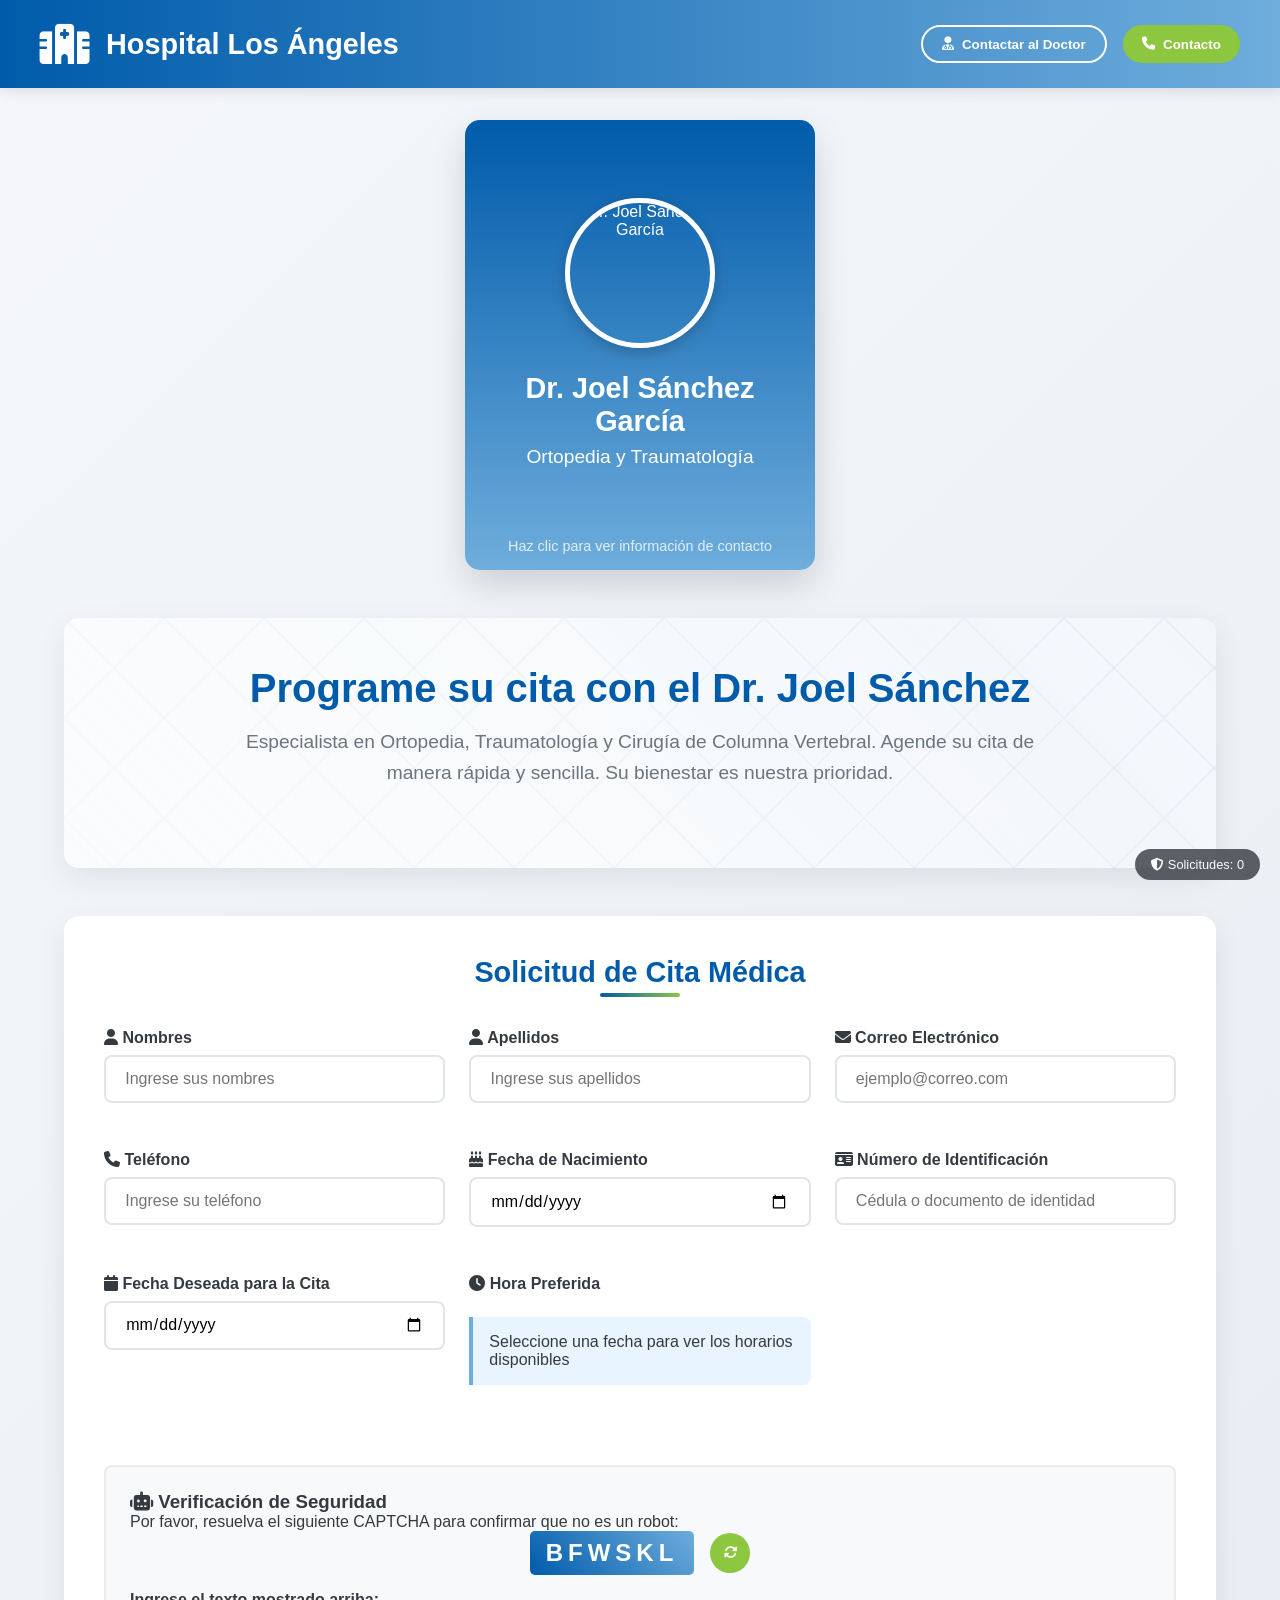
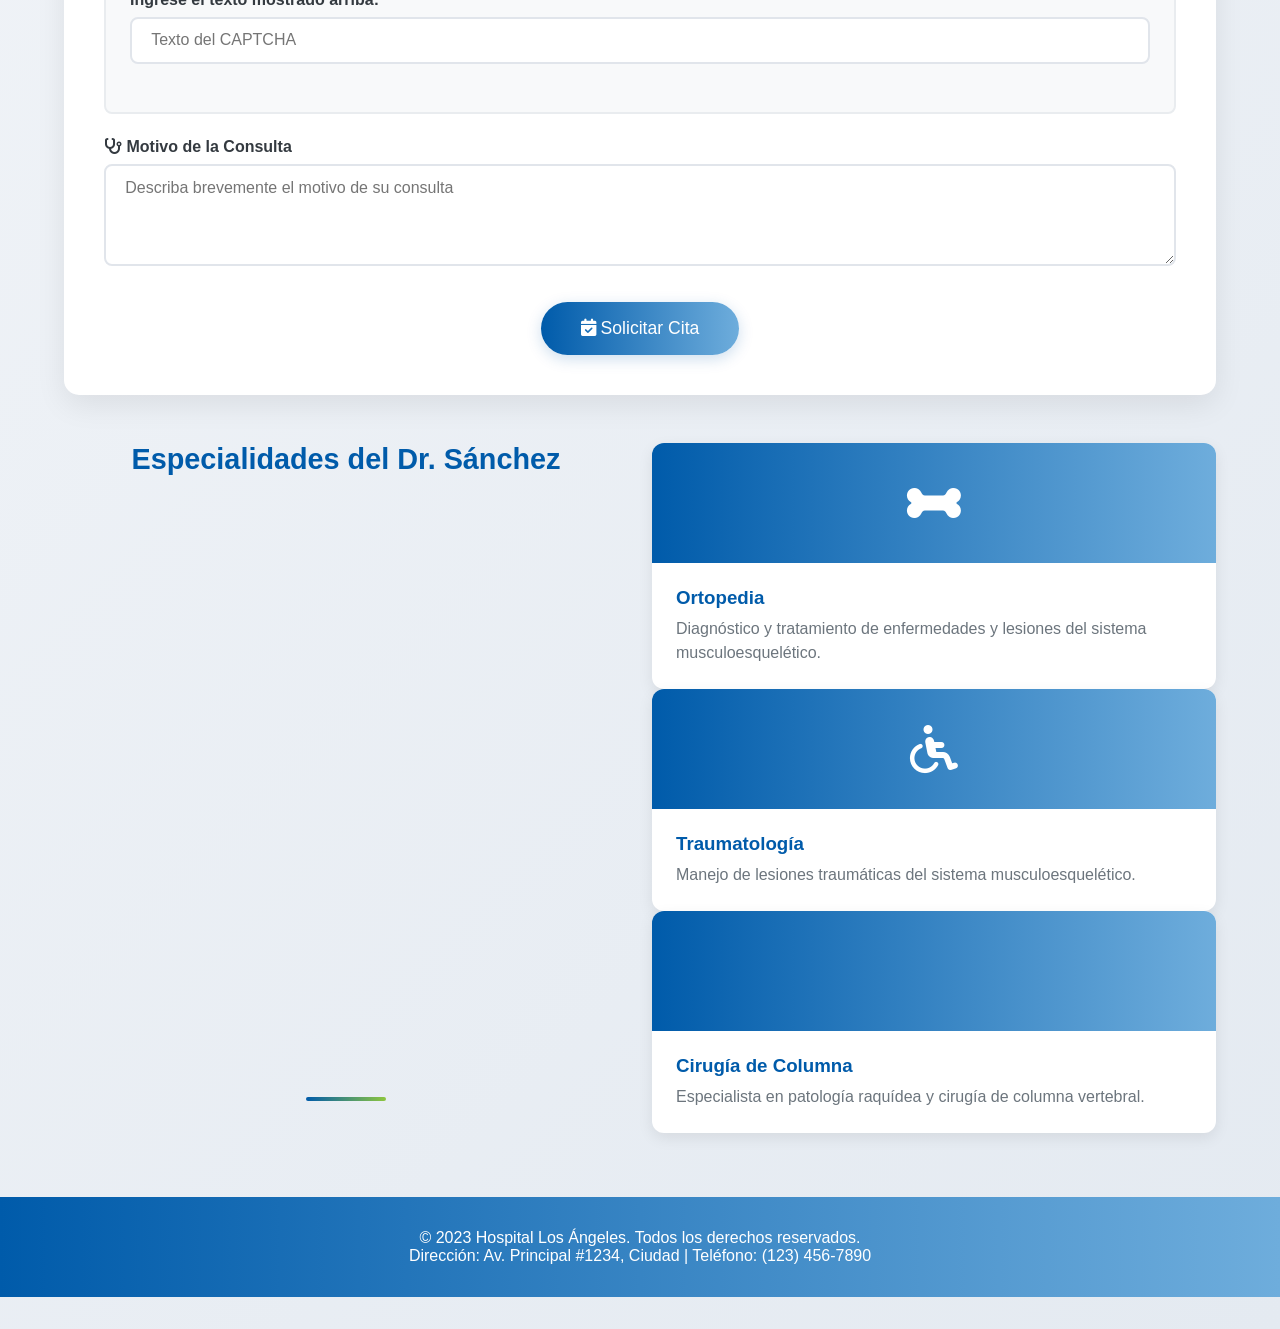
==== Proyecto-Citas-Medicas/citas.html @ 39d58ac1 "primerCommit" ====
<!DOCTYPE html>
<html lang="es">
<head>
    <meta charset="UTF-8">
    <meta name="viewport" content="width=device-width, initial-scale=1.0">
    <title>Dr. Joel Sánchez - Ortopedia y Traumatología</title>
    <link rel="stylesheet" href="https://cdnjs.cloudflare.com/ajax/libs/font-awesome/6.4.0/css/all.min.css">
    <style>
        :root {
            --primary: #005baa;
            --secondary: #8dc63f;
            --accent: #6eaddc;
            --light: #f8f9fa;
            --dark: #343a40;
            --gray: #6c757d;
            --success: #28a745;
            --danger: #dc3545;
            --warning: #ffc107;
            --info: #17a2b8;
        }

        * {
            margin: 0;
            padding: 0;
            box-sizing: border-box;
            font-family: 'Segoe UI', Tahoma, Geneva, Verdana, sans-serif;
        }

        body {
            background: linear-gradient(135deg, #f5f7fa 0%, #e4eaf1 100%);
            color: var(--dark);
            min-height: 100vh;
            padding-bottom: 2rem;
        }

        header {
            background: linear-gradient(to right, var(--primary), var(--accent));
            color: white;
            padding: 1.5rem 2rem;
            box-shadow: 0 4px 12px rgba(0, 0, 0, 0.1);
            position: relative;
            overflow: hidden;
        }

        .header-content {
            display: flex;
            justify-content: space-between;
            align-items: center;
            max-width: 1200px;
            margin: 0 auto;
            position: relative;
            z-index: 2;
        }

        .logo {
            display: flex;
            align-items: center;
            gap: 1rem;
        }

        .logo i {
            font-size: 2.5rem;
            color: white;
            animation: pulse 2s infinite;
        }

        .logo h1 {
            font-size: 1.8rem;
            font-weight: 700;
        }

        .header-buttons {
            display: flex;
            gap: 1rem;
        }

        .btn {
            padding: 0.6rem 1.2rem;
            border: none;
            border-radius: 50px;
            font-weight: 600;
            cursor: pointer;
            transition: all 0.3s ease;
            display: inline-flex;
            align-items: center;
            gap: 0.5rem;
        }

        .btn-primary {
            background-color: var(--secondary);
            color: white;
        }

        .btn-primary:hover {
            background-color: #7bb33a;
            transform: translateY(-3px);
            box-shadow: 0 4px 8px rgba(0, 0, 0, 0.1);
        }

        .btn-outline {
            background-color: transparent;
            border: 2px solid white;
            color: white;
        }

        .btn-outline:hover {
            background-color: white;
            color: var(--primary);
            transform: translateY(-3px);
            box-shadow: 0 4px 8px rgba(0, 0, 0, 0.1);
        }

        .container {
            max-width: 1200px;
            margin: 2rem auto;
            padding: 0 1.5rem;
        }

        .hero {
            background: linear-gradient(45deg, rgba(255, 255, 255, 0.9), rgba(255, 255, 255, 0.7)), url('data:image/svg+xml;utf8,<svg xmlns="http://www.w3.org/2000/svg" width="100" height="100" viewBox="0 0 100 100"><rect width="100" height="100" fill="%23005baa" fill-opacity="0.1"/><path d="M0 0L100 100" stroke="%23005baa" stroke-opacity="0.2" stroke-width="2"/><path d="M100 0L0 100" stroke="%23005baa" stroke-opacity="0.2" stroke-width="2"/></svg>');
            border-radius: 15px;
            padding: 3rem;
            text-align: center;
            margin-bottom: 3rem;
            box-shadow: 0 10px 30px rgba(0, 0, 0, 0.08);
            animation: fadeIn 1s ease;
        }

        .hero h2 {
            font-size: 2.5rem;
            color: var(--primary);
            margin-bottom: 1rem;
        }

        .hero p {
            font-size: 1.2rem;
            color: var(--gray);
            max-width: 800px;
            margin: 0 auto 2rem;
            line-height: 1.6;
        }

        .appointment-form {
            background-color: white;
            border-radius: 15px;
            padding: 2.5rem;
            box-shadow: 0 10px 30px rgba(0, 0, 0, 0.08);
            animation: slideUp 0.8s ease;
        }

        .form-title {
            text-align: center;
            margin-bottom: 2rem;
            color: var(--primary);
            font-size: 1.8rem;
            position: relative;
            padding-bottom: 0.5rem;
        }

        .form-title::after {
            content: '';
            position: absolute;
            bottom: 0;
            left: 50%;
            transform: translateX(-50%);
            width: 80px;
            height: 4px;
            background: linear-gradient(to right, var(--primary), var(--secondary));
            border-radius: 2px;
        }

        .form-grid {
            display: grid;
            grid-template-columns: repeat(auto-fit, minmax(300px, 1fr));
            gap: 1.5rem;
            margin-bottom: 2rem;
        }

        .form-group {
            margin-bottom: 1.5rem;
        }

        .form-group label {
            display: block;
            margin-bottom: 0.5rem;
            font-weight: 600;
            color: var(--dark);
        }

        .form-control {
            width: 100%;
            padding: 0.8rem 1.2rem;
            border: 2px solid #e1e5eb;
            border-radius: 8px;
            font-size: 1rem;
            transition: all 0.3s ease;
        }

        .form-control:focus {
            outline: none;
            border-color: var(--accent);
            box-shadow: 0 0 0 3px rgba(110, 173, 220, 0.2);
            transform: translateY(-2px);
        }

        .form-actions {
            text-align: center;
            margin-top: 2rem;
        }

        .btn-submit {
            background: linear-gradient(to right, var(--primary), var(--accent));
            color: white;
            padding: 1rem 2.5rem;
            font-size: 1.1rem;
            border: none;
            border-radius: 50px;
            cursor: pointer;
            transition: all 0.3s ease;
            box-shadow: 0 4px 15px rgba(0, 91, 170, 0.2);
        }

        .btn-submit:hover {
            transform: translateY(-3px) scale(1.02);
            box-shadow: 0 8px 20px rgba(0, 91, 170, 0.3);
        }

        .btn-submit:active {
            transform: translateY(0) scale(1);
        }

        .specialties {
            display: grid;
            grid-template-columns: repeat(auto-fit, minmax(250px, 1fr));
            gap: 1.5rem;
            margin-top: 3rem;
        }

        .specialty-card {
            background: white;
            border-radius: 12px;
            overflow: hidden;
            box-shadow: 0 5px 15px rgba(0, 0, 0, 0.08);
            transition: all 0.3s ease;
            cursor: pointer;
        }

        .specialty-card:hover {
            transform: translateY(-5px);
            box-shadow: 0 12px 25px rgba(0, 0, 0, 0.15);
        }

        .specialty-icon {
            background: linear-gradient(to right, var(--primary), var(--accent));
            height: 120px;
            display: flex;
            align-items: center;
            justify-content: center;
            font-size: 3rem;
            color: white;
        }

        .specialty-content {
            padding: 1.5rem;
        }

        .specialty-content h3 {
            color: var(--primary);
            margin-bottom: 0.5rem;
        }

        .specialty-content p {
            color: var(--gray);
            line-height: 1.5;
        }

        footer {
            background: linear-gradient(to right, var(--primary), var(--accent));
            color: white;
            text-align: center;
            padding: 2rem;
            margin-top: 4rem;
        }

        .footer-content {
            max-width: 1200px;
            margin: 0 auto;
        }

        /* Nuevos estilos para la gestión de horarios */
        .availability-info {
            background-color: #e8f4ff;
            border-left: 4px solid var(--accent);
            padding: 1rem;
            margin: 1.5rem 0;
            border-radius: 0 8px 8px 0;
        }

        .time-slots {
            display: grid;
            grid-template-columns: repeat(auto-fill, minmax(100px, 1fr));
            gap: 0.8rem;
            margin-top: 1rem;
        }

        .time-slot {
            padding: 0.8rem;
            text-align: center;
            border-radius: 8px;
            cursor: pointer;
            transition: all 0.3s ease;
            border: 2px solid #e1e5eb;
            background-color: white;
        }

        .time-slot:hover {
            transform: translateY(-3px);
            box-shadow: 0 5px 10px rgba(0, 0, 0, 0.1);
        }

        .time-slot.available {
            background-color: #f0f9f0;
            border-color: var(--success);
            color: var(--success);
        }

        .time-slot.selected {
            background-color: var(--primary);
            border-color: var(--primary);
            color: white;
            transform: scale(1.05);
        }

        .time-slot.unavailable {
            background-color: #fff5f5;
            border-color: var(--danger);
            color: var(--danger);
            cursor: not-allowed;
            opacity: 0.7;
        }

        .confirmation-modal {
            display: none;
            position: fixed;
            top: 0;
            left: 0;
            width: 100%;
            height: 100%;
            background-color: rgba(0, 0, 0, 0.5);
            z-index: 1000;
            justify-content: center;
            align-items: center;
            animation: fadeIn 0.3s ease;
        }

        .modal-content {
            background-color: white;
            padding: 2rem;
            border-radius: 15px;
            max-width: 500px;
            width: 90%;
            box-shadow: 0 10px 30px rgba(0, 0, 0, 0.15);
            animation: slideUp 0.5s ease;
        }

        .modal-actions {
            display: flex;
            justify-content: center;
            gap: 1rem;
            margin-top: 1.5rem;
        }

        /* Estilos para la tarjeta del doctor */
        .doctor-section {
            display: flex;
            justify-content: center;
            margin-bottom: 3rem;
        }

        .doctor-card {
            width: 350px;
            height: 450px;
            perspective: 1000px;
            cursor: pointer;
        }

        .doctor-card-inner {
            position: relative;
            width: 100%;
            height: 100%;
            text-align: center;
            transition: transform 0.8s;
            transform-style: preserve-3d;
            box-shadow: 0 15px 35px rgba(0, 0, 0, 0.15);
            border-radius: 15px;
        }

        .doctor-card.flipped .doctor-card-inner {
            transform: rotateY(180deg);
        }

        .doctor-card-front, .doctor-card-back {
            position: absolute;
            width: 100%;
            height: 100%;
            -webkit-backface-visibility: hidden;
            backface-visibility: hidden;
            border-radius: 15px;
            display: flex;
            flex-direction: column;
            justify-content: center;
            align-items: center;
            padding: 2rem;
        }

        .doctor-card-front {
            background: linear-gradient(to bottom, var(--primary), var(--accent));
            color: white;
        }

        .doctor-card-back {
            background: linear-gradient(to bottom, var(--secondary), #a5d66d);
            color: white;
            transform: rotateY(180deg);
            text-align: left;
        }

        .doctor-image {
            width: 150px;
            height: 150px;
            border-radius: 50%;
            object-fit: cover;
            border: 5px solid white;
            margin-bottom: 1.5rem;
            box-shadow: 0 5px 15px rgba(0, 0, 0, 0.2);
        }

        .doctor-name {
            font-size: 1.8rem;
            font-weight: 700;
            margin-bottom: 0.5rem;
        }

        .doctor-specialty {
            font-size: 1.2rem;
            margin-bottom: 1.5rem;
        }

        .doctor-contact-info {
            width: 100%;
        }

        .contact-item {
            display: flex;
            align-items: center;
            margin-bottom: 1rem;
            font-size: 0.9rem;
        }

        .contact-item i {
            margin-right: 0.8rem;
            font-size: 1.2rem;
            width: 25px;
        }

        .flip-instruction {
            position: absolute;
            bottom: 1rem;
            font-size: 0.9rem;
            opacity: 0.8;
        }

        /* Estilos para el CAPTCHA */
        .captcha-container {
            background-color: #f8f9fa;
            border-radius: 8px;
            padding: 1.5rem;
            margin: 1.5rem 0;
            border: 2px solid #e9ecef;
        }

        .captcha-challenge {
            display: flex;
            align-items: center;
            justify-content: center;
            margin-bottom: 1rem;
            gap: 1rem;
        }

        .captcha-text {
            font-size: 1.5rem;
            font-weight: bold;
            letter-spacing: 5px;
            padding: 0.5rem 1rem;
            background: linear-gradient(45deg, var(--primary), var(--accent));
            color: white;
            border-radius: 5px;
            user-select: none;
        }

        .captcha-refresh {
            background: var(--secondary);
            color: white;
            border: none;
            border-radius: 50%;
            width: 40px;
            height: 40px;
            cursor: pointer;
            transition: all 0.3s ease;
        }

        .captcha-refresh:hover {
            transform: rotate(90deg);
            background: #7bb33a;
        }

        /* Protección DDoS */
        .request-counter {
            position: fixed;
            bottom: 20px;
            right: 20px;
            background: var(--dark);
            color: white;
            padding: 0.5rem 1rem;
            border-radius: 20px;
            font-size: 0.8rem;
            opacity: 0.8;
            z-index: 100;
        }

        .security-alert {
            display: none;
            position: fixed;
            top: 0;
            left: 0;
            width: 100%;
            background: var(--danger);
            color: white;
            padding: 1rem;
            text-align: center;
            z-index: 1000;
            box-shadow: 0 4px 12px rgba(0, 0, 0, 0.15);
        }

        /* Animaciones */
        @keyframes pulse {
            0% { transform: scale(1); }
            50% { transform: scale(1.05); }
            100% { transform: scale(1); }
        }

        @keyframes fadeIn {
            from { opacity: 0; }
            to { opacity: 1; }
        }

        @keyframes slideUp {
            from { 
                opacity: 0;
                transform: translateY(20px);
            }
            to { 
                opacity: 1;
                transform: translateY(0);
            }
        }

        @keyframes shake {
            0%, 100% { transform: translateX(0); }
            10%, 30%, 50%, 70%, 90% { transform: translateX(-5px); }
            20%, 40%, 60%, 80% { transform: translateX(5px); }
        }

        /* Efectos de clic */
        .clickable {
            transition: transform 0.2s ease;
        }

        .clickable:active {
            transform: scale(0.97);
        }

        /* Responsive */
        @media (max-width: 768px) {
            .header-content {
                flex-direction: column;
                gap: 1rem;
            }
            
            .hero h2 {
                font-size: 2rem;
            }
            
            .hero p {
                font-size: 1rem;
            }
            
            .form-grid {
                grid-template-columns: 1fr;
            }
            
            .time-slots {
                grid-template-columns: repeat(auto-fill, minmax(80px, 1fr));
            }
            
            .doctor-card {
                width: 300px;
                height: 400px;
            }
            
            .captcha-challenge {
                flex-direction: column;
            }
        }
    </style>
</head>
<body>
    <div class="security-alert" id="securityAlert">
        <i class="fas fa-shield-alt"></i> Se ha detectado actividad inusual. Por favor, espere antes de realizar otra acción.
    </div>

    <header>
        <div class="header-content">
            <div class="logo">
                <i class="fas fa-hospital"></i>
                <h1>Hospital Los Ángeles</h1>
            </div>
            <div class="header-buttons">
                <button class="btn btn-outline" id="contactBtn"><i class="fas fa-user-md"></i> Contactar al Doctor</button>
                <button class="btn btn-primary"><i class="fas fa-phone"></i> Contacto</button>
            </div>
        </div>
    </header>

    <div class="container">
        <section class="doctor-section">
            <div class="doctor-card" id="doctorCard">
                <div class="doctor-card-inner">
                    <div class="doctor-card-front">
                        <img src="https://images.unsplash.com/photo-1612349317150-e413f6a5b16d?ixlib=rb-4.0.3&ixid=MnwxMjA3fDB8MHxwaG90by1wYWdlfHx8fGVufDB8fHx8&auto=format&fit=crop&w=500&q=80" alt="Dr. Joel Sánchez García" class="doctor-image">
                        <h2 class="doctor-name">Dr. Joel Sánchez García</h2>
                        <p class="doctor-specialty">Ortopedia y Traumatología</p>
                        <p class="flip-instruction">Haz clic para ver información de contacto</p>
                    </div>
                    <div class="doctor-card-back">
                        <h3>Información de Contacto</h3>
                        <div class="doctor-contact-info">
                            <div class="contact-item">
                                <i class="fas fa-hospital"></i>
                                <div>
                                    <strong>Hospital Angeles Pedregal</strong><br>
                                    Camino de Sta. Teresa 1055–S<br>
                                    Héroes de Padierna, 10700 Ciudad de México
                                </div>
                            </div>
                            <div class="contact-item">
                                <i class="fas fa-building"></i>
                                <div>
                                    Torre: <strong>Torre Centro de Especialidades Quirúrgicas</strong><br>
                                    Consultorio: <strong>980</strong>
                                </div>
                            </div>
                            <div class="contact-item">
                                <i class="fas fa-phone"></i>
                                <div>+52 5555689845 Ext. 4980</div>
                            </div>
                        </div>
                        <p class="flip-instruction">Haz clic para volver</p>
                    </div>
                </div>
            </div>
        </section>

        <section class="hero">
            <h2>Programe su cita con el Dr. Joel Sánchez</h2>
            <p>Especialista en Ortopedia, Traumatología y Cirugía de Columna Vertebral. Agende su cita de manera rápida y sencilla. Su bienestar es nuestra prioridad.</p>
        </section>

        <section class="appointment-form">
            <h2 class="form-title">Solicitud de Cita Médica</h2>
            <form id="appointmentForm">
                <div class="form-grid">
                    <div class="form-group">
                        <label for="firstName"><i class="fas fa-user"></i> Nombres</label>
                        <input type="text" id="firstName" class="form-control clickable" placeholder="Ingrese sus nombres" required>
                    </div>
                    <div class="form-group">
                        <label for="lastName"><i class="fas fa-user"></i> Apellidos</label>
                        <input type="text" id="lastName" class="form-control clickable" placeholder="Ingrese sus apellidos" required>
                    </div>
                    <div class="form-group">
                        <label for="email"><i class="fas fa-envelope"></i> Correo Electrónico</label>
                        <input type="email" id="email" class="form-control clickable" placeholder="ejemplo@correo.com" required>
                    </div>
                    <div class="form-group">
                        <label for="phone"><i class="fas fa-phone"></i> Teléfono</label>
                        <input type="tel" id="phone" class="form-control clickable" placeholder="Ingrese su teléfono" required>
                    </div>
                    <div class="form-group">
                        <label for="birthdate"><i class="fas fa-birthday-cake"></i> Fecha de Nacimiento</label>
                        <input type="date" id="birthdate" class="form-control clickable" required>
                    </div>
                    <div class="form-group">
                        <label for="idNumber"><i class="fas fa-id-card"></i> Número de Identificación</label>
                        <input type="text" id="idNumber" class="form-control clickable" placeholder="Cédula o documento de identidad" required>
                    </div>
                    <div class="form-group">
                        <label for="appointmentDate"><i class="fas fa-calendar"></i> Fecha Deseada para la Cita</label>
                        <input type="date" id="appointmentDate" class="form-control clickable" required min="">
                    </div>
                    <div class="form-group">
                        <label for="appointmentTime"><i class="fas fa-clock"></i> Hora Preferida</label>
                        <div class="availability-info">
                            <p>Seleccione una fecha para ver los horarios disponibles</p>
                        </div>
                        <div class="time-slots" id="timeSlots">
                            <!-- Los horarios se generarán dinámicamente con JavaScript -->
                        </div>
                    </div>
                </div>
                
                <!-- Sección CAPTCHA -->
                <div class="captcha-container">
                    <h3><i class="fas fa-robot"></i> Verificación de Seguridad</h3>
                    <p>Por favor, resuelva el siguiente CAPTCHA para confirmar que no es un robot:</p>
                    
                    <div class="captcha-challenge">
                        <div class="captcha-text" id="captchaText"></div>
                        <button type="button" class="captcha-refresh" id="refreshCaptcha">
                            <i class="fas fa-sync-alt"></i>
                        </button>
                    </div>
                    
                    <div class="form-group">
                        <label for="captchaInput">Ingrese el texto mostrado arriba:</label>
                        <input type="text" id="captchaInput" class="form-control" placeholder="Texto del CAPTCHA" required>
                    </div>
                </div>
                
                <div class="form-group">
                    <label for="reason"><i class="fas fa-stethoscope"></i> Motivo de la Consulta</label>
                    <textarea id="reason" class="form-control clickable" rows="4" placeholder="Describa brevemente el motivo de su consulta" required></textarea>
                </div>
                
                <div class="form-actions">
                    <button type="submit" class="btn-submit clickable" id="submitButton">
                        <i class="fas fa-calendar-check"></i> Solicitar Cita
                    </button>
                </div>
            </form>
        </section>

        <section class="specialties">
            <h2 class="form-title">Especialidades del Dr. Sánchez</h2>
            <div class="specialties-grid">
                <div class="specialty-card clickable">
                    <div class="specialty-icon">
                        <i class="fas fa-bone"></i>
                    </div>
                    <div class="specialty-content">
                        <h3>Ortopedia</h3>
                        <p>Diagnóstico y tratamiento de enfermedades y lesiones del sistema musculoesquelético.</p>
                    </div>
                </div>
                <div class="specialty-card clickable">
                    <div class="specialty-icon">
                        <i class="fas fa-wheelchair"></i>
                    </div>
                    <div class="specialty-content">
                        <h3>Traumatología</h3>
                        <p>Manejo de lesiones traumáticas del sistema musculoesquelético.</p>
                    </div>
                </div>
                <div class="specialty-card clickable">
                    <div class="specialty-icon">
                        <i class="fas fa-spine"></i>
                    </div>
                    <div class="specialty-content">
                        <h3>Cirugía de Columna</h3>
                        <p>Especialista en patología raquídea y cirugía de columna vertebral.</p>
                    </div>
                </div>
            </div>
        </section>
    </div>

    <div class="confirmation-modal" id="confirmationModal">
        <div class="modal-content">
            <h2><i class="fas fa-check-circle" style="color: var(--success);"></i> Cita Agendada Exitosamente</h2>
            <p>Su cita ha sido registrada para el <span id="confirmedDate"></span> a las <span id="confirmedTime"></span>.</p>
            <p>Recibirá un correo de confirmación con los detalles de su cita.</p>
            <div class="modal-actions">
                <button class="btn btn-primary" id="modalClose">Aceptar</button>
            </div>
        </div>
    </div>

    <div class="request-counter" id="requestCounter">
        <i class="fas fa-shield-alt"></i> Solicitudes: <span id="requestCount">0</span>
    </div>

    <footer>
        <div class="footer-content">
            <p>© 2023 Hospital Los Ángeles. Todos los derechos reservados.</p>
            <p>Dirección: Av. Principal #1234, Ciudad | Teléfono: (123) 456-7890</p>
        </div>
    </footer>

    <script>
        document.addEventListener('DOMContentLoaded', function() {
            // Establecer fecha mínima como hoy
            const today = new Date();
            const yyyy = today.getFullYear();
            const mm = String(today.getMonth() + 1).padStart(2, '0');
            const dd = String(today.getDate()).padStart(2, '0');
            const todayStr = `${yyyy}-${mm}-${dd}`;
            document.getElementById('appointmentDate').setAttribute('min', todayStr);
            
            // Cargar datos desde cookies si existen
            if (document.cookie) {
                const cookies = document.cookie.split(';');
                const data = {};
                
                cookies.forEach(cookie => {
                    const [key, value] = cookie.split('=');
                    data[key.trim()] = decodeURIComponent(value);
                });
                
                // Rellenar formulario con datos de las cookies
                document.getElementById('firstName').value = data.firstName || '';
                document.getElementById('lastName').value = data.lastName || '';
                document.getElementById('email').value = data.email || '';
                document.getElementById('phone').value = data.phone || '';
                document.getElementById('birthdate').value = data.birthdate || '';
                document.getElementById('idNumber').value = data.idNumber || '';
            }
            
            // Funcionalidad de la tarjeta del doctor
            const doctorCard = document.getElementById('doctorCard');
            const contactBtn = document.getElementById('contactBtn');
            
            doctorCard.addEventListener('click', function() {
                this.classList.toggle('flipped');
            });
            
            contactBtn.addEventListener('click', function() {
                doctorCard.classList.add('flipped');
            });
            
            // Obtener citas existentes del localStorage
            let existingAppointments = JSON.parse(localStorage.getItem('appointments')) || [];
            
            // Sistema de protección DDoS
            let requestCount = 0;
            let lastRequestTime = 0;
            const requestLimit = 5; // Límite de solicitudes
            const timeWindow = 10000; // Ventana de tiempo en milisegundos (10 segundos)
            
            function updateRequestCounter() {
                document.getElementById('requestCount').textContent = requestCount;
            }
            
            function checkRequestLimit() {
                const now = Date.now();
                if (now - lastRequestTime < timeWindow) {
                    requestCount++;
                    if (requestCount > requestLimit) {
                        showSecurityAlert();
                        return false;
                    }
                } else {
                    // Reiniciar contador si ha pasado el tiempo de ventana
                    requestCount = 1;
                    lastRequestTime = now;
                }
                updateRequestCounter();
                return true;
            }
            
            function showSecurityAlert() {
                const alert = document.getElementById('securityAlert');
                alert.style.display = 'block';
                
                // Deshabilitar el formulario
                document.getElementById('submitButton').disabled = true;
                
                // Ocultar la alerta después de 10 segundos
                setTimeout(() => {
                    alert.style.display = 'none';
                    document.getElementById('submitButton').disabled = false;
                    requestCount = 0;
                    updateRequestCounter();
                    lastRequestTime = Date.now();
                }, 10000);
            }
            
            // Sistema CAPTCHA
            let currentCaptcha = '';
            
            function generateCaptcha() {
                const characters = 'ABCDEFGHJKLMNPQRSTUVWXYZ23456789'; // Caracteres más legibles
                let captcha = '';
                const length = 6;
                
                for (let i = 0; i < length; i++) {
                    captcha += characters.charAt(Math.floor(Math.random() * characters.length));
                }
                
                currentCaptcha = captcha;
                document.getElementById('captchaText').textContent = captcha;
            }
            
            function validateCaptcha() {
                const userInput = document.getElementById('captchaInput').value;
                return userInput === currentCaptcha;
            }
            
            // Inicializar CAPTCHA
            generateCaptcha();
            
            // Botón para refrescar CAPTCHA
            document.getElementById('refreshCaptcha').addEventListener('click', function() {
                if (checkRequestLimit()) {
                    generateCaptcha();
                    document.getElementById('captchaInput').value = '';
                }
            });
            
            // Función para generar horarios disponibles
            function generateTimeSlots(selectedDate) {
                const timeSlotsContainer = document.getElementById('timeSlots');
                timeSlotsContainer.innerHTML = '';
                
                // Horarios de trabajo: 8:00 AM to 12:00 PM y 2:00 PM to 5:00 PM
                const timeSlots = [
                    '08:00', '09:00', '10:00', '11:00', 
                    '14:00', '15:00', '16:00', '17:00'
                ];
                
                // Verificar si la fecha seleccionada es hoy
                const now = new Date();
                const isToday = selectedDate === todayStr;
                
                timeSlots.forEach(time => {
                    const timeSlot = document.createElement('div');
                    timeSlot.classList.add('time-slot', 'clickable');
                    timeSlot.textContent = time;
                    timeSlot.dataset.time = time;
                    
                    // Verificar si el horario ya está ocupado
                    const isBooked = existingAppointments.some(app => 
                        app.date === selectedDate && app.time === time
                    );
                    
                    // Si es hoy, verificar si el horario ya pasó
                    let isPast = false;
                    if (isToday) {
                        const [hours, minutes] = time.split(':').map(Number);
                        const slotTime = new Date();
                        slotTime.setHours(hours, minutes, 0, 0);
                        isPast = now > slotTime;
                    }
                    
                    if (isBooked || isPast) {
                        timeSlot.classList.add('unavailable');
                        timeSlot.title = isBooked ? 'Horario no disponible' : 'Horario ya pasó';
                    } else {
                        timeSlot.classList.add('available');
                        timeSlot.addEventListener('click', function() {
                            // Deseleccionar cualquier otro horario seleccionado
                            document.querySelectorAll('.time-slot.selected').forEach(slot => {
                                slot.classList.remove('selected');
                            });
                            
                            // Seleccionar este horario
                            this.classList.add('selected');
                            document.querySelector('.availability-info').innerHTML = 
                                `<p>Horario seleccionado: <strong>${time}</strong></p>`;
                        });
                    }
                    
                    timeSlotsContainer.appendChild(timeSlot);
                });
            }
            
            // Evento para cambiar la fecha
            document.getElementById('appointmentDate').addEventListener('change', function() {
                const selectedDate = this.value;
                document.querySelector('.availability-info').innerHTML = 
                    `<p>Horarios disponibles para el ${formatDate(selectedDate)}</p>`;
                generateTimeSlots(selectedDate);
            });
            
            // Formatear fecha para mostrar
            function formatDate(dateStr) {
                const [year, month, day] = dateStr.split('-');
                return `${day}/${month}/${year}`;
            }
            
            // Manejar el envío del formulario
            document.getElementById('appointmentForm').addEventListener('submit', function(e) {
                e.preventDefault();
                
                // Verificar límite de solicitudes
                if (!checkRequestLimit()) {
                    return;
                }
                
                // Validar CAPTCHA
                if (!validateCaptcha()) {
                    alert('El código CAPTCHA ingresado es incorrecto. Por favor, inténtelo de nuevo.');
                    document.getElementById('captchaInput').value = '';
                    generateCaptcha();
                    document.getElementById('captchaInput').focus();
                    return;
                }
                
                // Verificar si se seleccionó un horario
                const selectedTimeSlot = document.querySelector('.time-slot.selected');
                if (!selectedTimeSlot) {
                    alert('Por favor, seleccione un horario disponible.');
                    return;
                }
                
                // Recopilar datos del formulario
                const formData = {
                    firstName: document.getElementById('firstName').value,
                    lastName: document.getElementById('lastName').value,
                    email: document.getElementById('email').value,
                    phone: document.getElementById('phone').value,
                    birthdate: document.getElementById('birthdate').value,
                    idNumber: document.getElementById('idNumber').value,
                    date: document.getElementById('appointmentDate').value,
                    time: selectedTimeSlot.dataset.time,
                    reason: document.getElementById('reason').value,
                    timestamp: new Date().toISOString()
                };
                
                // Guardar datos en cookies (expiran en 30 días)
                const expirationDate = new Date();
                expirationDate.setDate(expirationDate.getDate() + 30);
                
                document.cookie = `firstName=${encodeURIComponent(formData.firstName)}; expires=${expirationDate.toUTCString()}; path=/`;
                document.cookie = `lastName=${encodeURIComponent(formData.lastName)}; expires=${expirationDate.toUTCString()}; path=/`;
                document.cookie = `email=${encodeURIComponent(formData.email)}; expires=${expirationDate.toUTCString()}; path=/`;
                document.cookie = `phone=${encodeURIComponent(formData.phone)}; expires=${expirationDate.toUTCString()}; path=/`;
                document.cookie = `birthdate=${encodeURIComponent(formData.birthdate)}; expires=${expirationDate.toUTCString()}; path=/`;
                document.cookie = `idNumber=${encodeURIComponent(formData.idNumber)}; expires=${expirationDate.toUTCString()}; path=/`;
                
                // Guardar la cita en localStorage
                existingAppointments.push(formData);
                localStorage.setItem('appointments', JSON.stringify(existingAppointments));
                
                // Mostrar confirmación
                document.getElementById('confirmedDate').textContent = formatDate(formData.date);
                document.getElementById('confirmedTime').textContent = formData.time;
                document.getElementById('confirmationModal').style.display = 'flex';
                
                // Regenerar CAPTCHA después de enviar el formulario
                generateCaptcha();
                document.getElementById('captchaInput').value = '';
                
                // Aquí normalmente se enviarían los datos a un servidor
                console.log('Datos de la cita:', formData);
            });
            
            // Cerrar modal
            document.getElementById('modalClose').addEventListener('click', function() {
                document.getElementById('confirmationModal').style.display = 'none';
                
                // Recargar horarios disponibles
                const selectedDate = document.getElementById('appointmentDate').value;
                if (selectedDate) {
                    generateTimeSlots(selectedDate);
                }
                
                // Limpiar formulario
                document.getElementById('reason').value = '';
                document.querySelectorAll('.time-slot.selected').forEach(slot => {
                    slot.classList.remove('selected');
                });
            });
            
            // Añadir efecto de clic a todos los elementos con la clase "clickable"
            const clickableElements = document.querySelectorAll('.clickable');
            clickableElements.forEach(element => {
                element.addEventListener('mousedown', function() {
                    this.style.transform = 'scale(0.97)';
                });
                
                element.addEventListener('mouseup', function() {
                    this.style.transform = '';
                });
                
                element.addEventListener('mouseleave', function() {
                    this.style.transform = '';
                });
            });
        });
    </script>
</body>
</html>
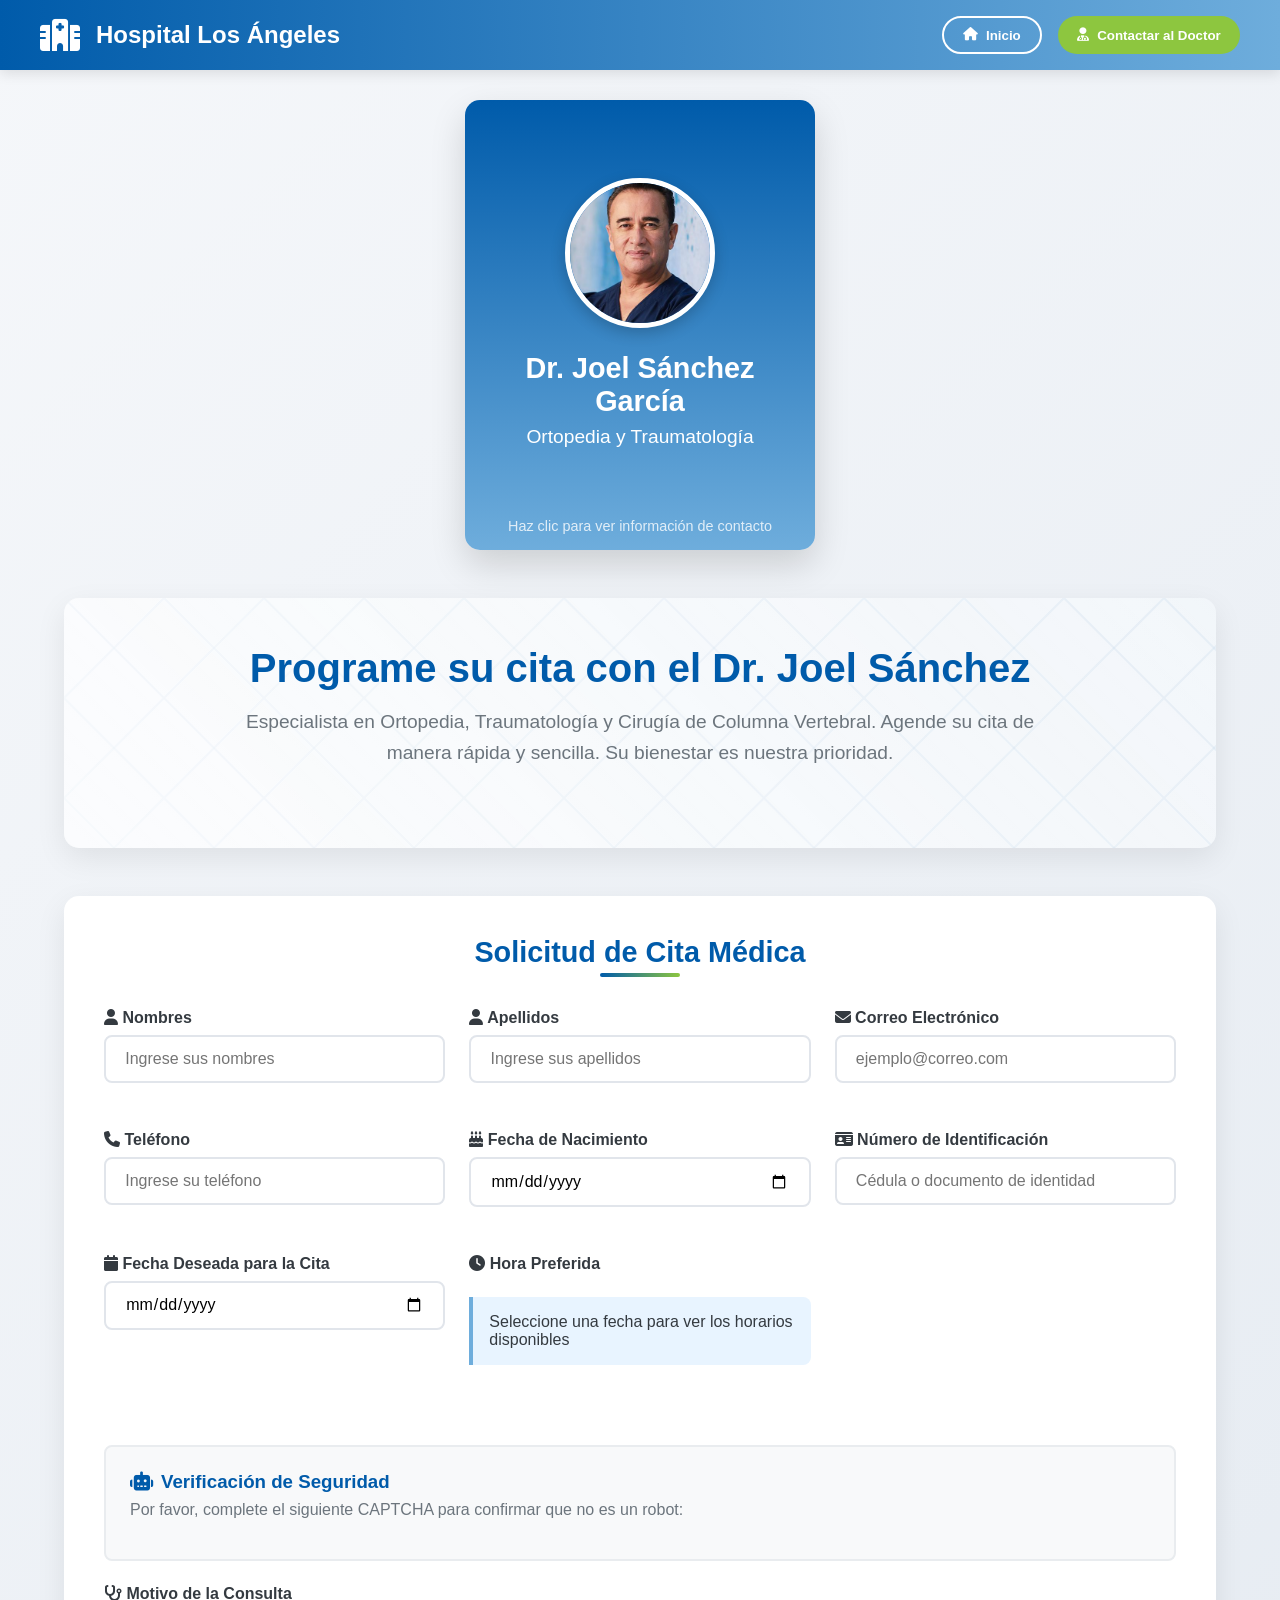
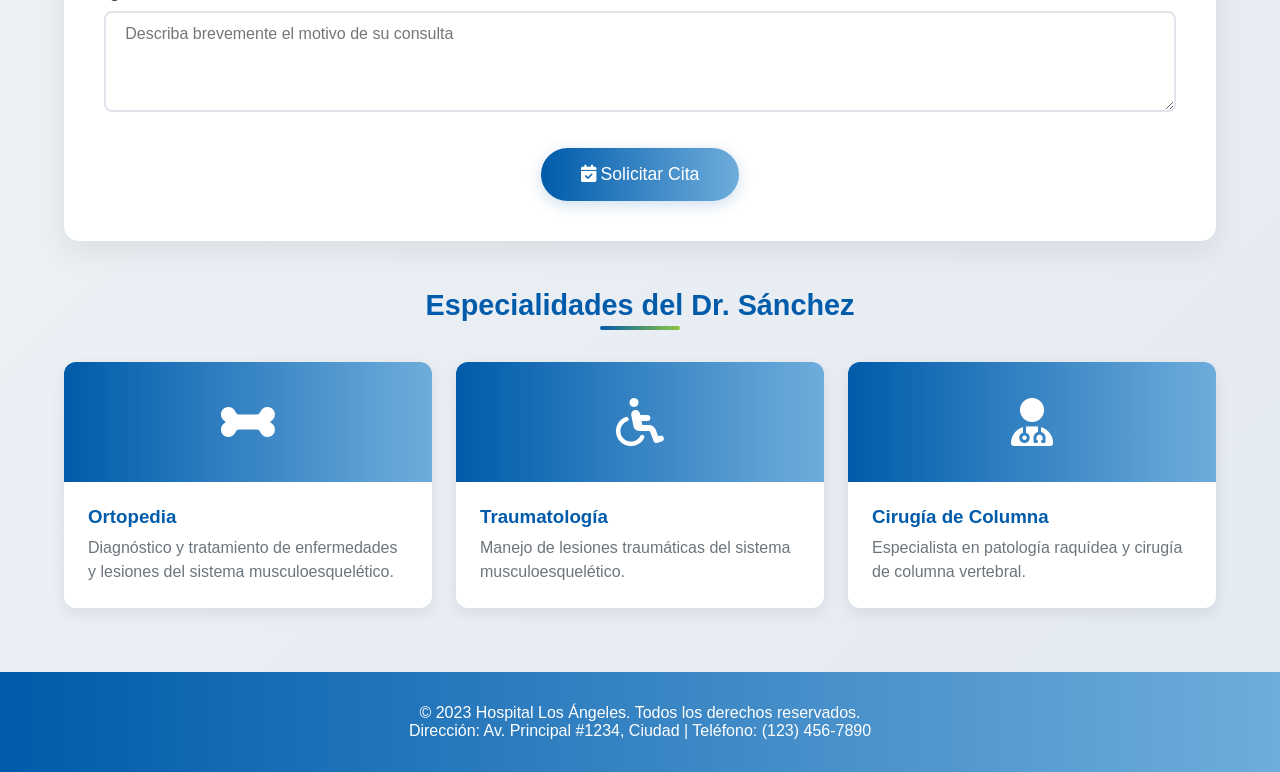
==== commit 57cd7839: "Segundo Commit" ====
--- a/Proyecto-Citas-Medicas/citas.html
+++ b/Proyecto-Citas-Medicas/citas.html
@@ -3,641 +3,35 @@
 <head>
     <meta charset="UTF-8">
     <meta name="viewport" content="width=device-width, initial-scale=1.0">
-    <title>Dr. Joel Sánchez - Ortopedia y Traumatología</title>
+    <title>Agendar Cita - Hospital Los Ángeles</title>
     <link rel="stylesheet" href="https://cdnjs.cloudflare.com/ajax/libs/font-awesome/6.4.0/css/all.min.css">
-    <style>
-        :root {
-            --primary: #005baa;
-            --secondary: #8dc63f;
-            --accent: #6eaddc;
-            --light: #f8f9fa;
-            --dark: #343a40;
-            --gray: #6c757d;
-            --success: #28a745;
-            --danger: #dc3545;
-            --warning: #ffc107;
-            --info: #17a2b8;
-        }
-
-        * {
-            margin: 0;
-            padding: 0;
-            box-sizing: border-box;
-            font-family: 'Segoe UI', Tahoma, Geneva, Verdana, sans-serif;
-        }
-
-        body {
-            background: linear-gradient(135deg, #f5f7fa 0%, #e4eaf1 100%);
-            color: var(--dark);
-            min-height: 100vh;
-            padding-bottom: 2rem;
-        }
-
-        header {
-            background: linear-gradient(to right, var(--primary), var(--accent));
-            color: white;
-            padding: 1.5rem 2rem;
-            box-shadow: 0 4px 12px rgba(0, 0, 0, 0.1);
-            position: relative;
-            overflow: hidden;
-        }
-
-        .header-content {
-            display: flex;
-            justify-content: space-between;
-            align-items: center;
-            max-width: 1200px;
-            margin: 0 auto;
-            position: relative;
-            z-index: 2;
-        }
-
-        .logo {
-            display: flex;
-            align-items: center;
-            gap: 1rem;
-        }
-
-        .logo i {
-            font-size: 2.5rem;
-            color: white;
-            animation: pulse 2s infinite;
-        }
-
-        .logo h1 {
-            font-size: 1.8rem;
-            font-weight: 700;
-        }
-
-        .header-buttons {
-            display: flex;
-            gap: 1rem;
-        }
-
-        .btn {
-            padding: 0.6rem 1.2rem;
-            border: none;
-            border-radius: 50px;
-            font-weight: 600;
-            cursor: pointer;
-            transition: all 0.3s ease;
-            display: inline-flex;
-            align-items: center;
-            gap: 0.5rem;
-        }
-
-        .btn-primary {
-            background-color: var(--secondary);
-            color: white;
-        }
-
-        .btn-primary:hover {
-            background-color: #7bb33a;
-            transform: translateY(-3px);
-            box-shadow: 0 4px 8px rgba(0, 0, 0, 0.1);
-        }
-
-        .btn-outline {
-            background-color: transparent;
-            border: 2px solid white;
-            color: white;
-        }
-
-        .btn-outline:hover {
-            background-color: white;
-            color: var(--primary);
-            transform: translateY(-3px);
-            box-shadow: 0 4px 8px rgba(0, 0, 0, 0.1);
-        }
-
-        .container {
-            max-width: 1200px;
-            margin: 2rem auto;
-            padding: 0 1.5rem;
-        }
-
-        .hero {
-            background: linear-gradient(45deg, rgba(255, 255, 255, 0.9), rgba(255, 255, 255, 0.7)), url('data:image/svg+xml;utf8,<svg xmlns="http://www.w3.org/2000/svg" width="100" height="100" viewBox="0 0 100 100"><rect width="100" height="100" fill="%23005baa" fill-opacity="0.1"/><path d="M0 0L100 100" stroke="%23005baa" stroke-opacity="0.2" stroke-width="2"/><path d="M100 0L0 100" stroke="%23005baa" stroke-opacity="0.2" stroke-width="2"/></svg>');
-            border-radius: 15px;
-            padding: 3rem;
-            text-align: center;
-            margin-bottom: 3rem;
-            box-shadow: 0 10px 30px rgba(0, 0, 0, 0.08);
-            animation: fadeIn 1s ease;
-        }
-
-        .hero h2 {
-            font-size: 2.5rem;
-            color: var(--primary);
-            margin-bottom: 1rem;
-        }
-
-        .hero p {
-            font-size: 1.2rem;
-            color: var(--gray);
-            max-width: 800px;
-            margin: 0 auto 2rem;
-            line-height: 1.6;
-        }
-
-        .appointment-form {
-            background-color: white;
-            border-radius: 15px;
-            padding: 2.5rem;
-            box-shadow: 0 10px 30px rgba(0, 0, 0, 0.08);
-            animation: slideUp 0.8s ease;
-        }
-
-        .form-title {
-            text-align: center;
-            margin-bottom: 2rem;
-            color: var(--primary);
-            font-size: 1.8rem;
-            position: relative;
-            padding-bottom: 0.5rem;
-        }
-
-        .form-title::after {
-            content: '';
-            position: absolute;
-            bottom: 0;
-            left: 50%;
-            transform: translateX(-50%);
-            width: 80px;
-            height: 4px;
-            background: linear-gradient(to right, var(--primary), var(--secondary));
-            border-radius: 2px;
-        }
-
-        .form-grid {
-            display: grid;
-            grid-template-columns: repeat(auto-fit, minmax(300px, 1fr));
-            gap: 1.5rem;
-            margin-bottom: 2rem;
-        }
-
-        .form-group {
-            margin-bottom: 1.5rem;
-        }
-
-        .form-group label {
-            display: block;
-            margin-bottom: 0.5rem;
-            font-weight: 600;
-            color: var(--dark);
-        }
-
-        .form-control {
-            width: 100%;
-            padding: 0.8rem 1.2rem;
-            border: 2px solid #e1e5eb;
-            border-radius: 8px;
-            font-size: 1rem;
-            transition: all 0.3s ease;
-        }
-
-        .form-control:focus {
-            outline: none;
-            border-color: var(--accent);
-            box-shadow: 0 0 0 3px rgba(110, 173, 220, 0.2);
-            transform: translateY(-2px);
-        }
-
-        .form-actions {
-            text-align: center;
-            margin-top: 2rem;
-        }
-
-        .btn-submit {
-            background: linear-gradient(to right, var(--primary), var(--accent));
-            color: white;
-            padding: 1rem 2.5rem;
-            font-size: 1.1rem;
-            border: none;
-            border-radius: 50px;
-            cursor: pointer;
-            transition: all 0.3s ease;
-            box-shadow: 0 4px 15px rgba(0, 91, 170, 0.2);
-        }
-
-        .btn-submit:hover {
-            transform: translateY(-3px) scale(1.02);
-            box-shadow: 0 8px 20px rgba(0, 91, 170, 0.3);
-        }
-
-        .btn-submit:active {
-            transform: translateY(0) scale(1);
-        }
-
-        .specialties {
-            display: grid;
-            grid-template-columns: repeat(auto-fit, minmax(250px, 1fr));
-            gap: 1.5rem;
-            margin-top: 3rem;
-        }
-
-        .specialty-card {
-            background: white;
-            border-radius: 12px;
-            overflow: hidden;
-            box-shadow: 0 5px 15px rgba(0, 0, 0, 0.08);
-            transition: all 0.3s ease;
-            cursor: pointer;
-        }
-
-        .specialty-card:hover {
-            transform: translateY(-5px);
-            box-shadow: 0 12px 25px rgba(0, 0, 0, 0.15);
-        }
-
-        .specialty-icon {
-            background: linear-gradient(to right, var(--primary), var(--accent));
-            height: 120px;
-            display: flex;
-            align-items: center;
-            justify-content: center;
-            font-size: 3rem;
-            color: white;
-        }
-
-        .specialty-content {
-            padding: 1.5rem;
-        }
-
-        .specialty-content h3 {
-            color: var(--primary);
-            margin-bottom: 0.5rem;
-        }
-
-        .specialty-content p {
-            color: var(--gray);
-            line-height: 1.5;
-        }
-
-        footer {
-            background: linear-gradient(to right, var(--primary), var(--accent));
-            color: white;
-            text-align: center;
-            padding: 2rem;
-            margin-top: 4rem;
-        }
-
-        .footer-content {
-            max-width: 1200px;
-            margin: 0 auto;
-        }
-
-        /* Nuevos estilos para la gestión de horarios */
-        .availability-info {
-            background-color: #e8f4ff;
-            border-left: 4px solid var(--accent);
-            padding: 1rem;
-            margin: 1.5rem 0;
-            border-radius: 0 8px 8px 0;
-        }
-
-        .time-slots {
-            display: grid;
-            grid-template-columns: repeat(auto-fill, minmax(100px, 1fr));
-            gap: 0.8rem;
-            margin-top: 1rem;
-        }
-
-        .time-slot {
-            padding: 0.8rem;
-            text-align: center;
-            border-radius: 8px;
-            cursor: pointer;
-            transition: all 0.3s ease;
-            border: 2px solid #e1e5eb;
-            background-color: white;
-        }
-
-        .time-slot:hover {
-            transform: translateY(-3px);
-            box-shadow: 0 5px 10px rgba(0, 0, 0, 0.1);
-        }
-
-        .time-slot.available {
-            background-color: #f0f9f0;
-            border-color: var(--success);
-            color: var(--success);
-        }
-
-        .time-slot.selected {
-            background-color: var(--primary);
-            border-color: var(--primary);
-            color: white;
-            transform: scale(1.05);
-        }
-
-        .time-slot.unavailable {
-            background-color: #fff5f5;
-            border-color: var(--danger);
-            color: var(--danger);
-            cursor: not-allowed;
-            opacity: 0.7;
-        }
-
-        .confirmation-modal {
-            display: none;
-            position: fixed;
-            top: 0;
-            left: 0;
-            width: 100%;
-            height: 100%;
-            background-color: rgba(0, 0, 0, 0.5);
-            z-index: 1000;
-            justify-content: center;
-            align-items: center;
-            animation: fadeIn 0.3s ease;
-        }
-
-        .modal-content {
-            background-color: white;
-            padding: 2rem;
-            border-radius: 15px;
-            max-width: 500px;
-            width: 90%;
-            box-shadow: 0 10px 30px rgba(0, 0, 0, 0.15);
-            animation: slideUp 0.5s ease;
-        }
-
-        .modal-actions {
-            display: flex;
-            justify-content: center;
-            gap: 1rem;
-            margin-top: 1.5rem;
-        }
-
-        /* Estilos para la tarjeta del doctor */
-        .doctor-section {
-            display: flex;
-            justify-content: center;
-            margin-bottom: 3rem;
-        }
-
-        .doctor-card {
-            width: 350px;
-            height: 450px;
-            perspective: 1000px;
-            cursor: pointer;
-        }
-
-        .doctor-card-inner {
-            position: relative;
-            width: 100%;
-            height: 100%;
-            text-align: center;
-            transition: transform 0.8s;
-            transform-style: preserve-3d;
-            box-shadow: 0 15px 35px rgba(0, 0, 0, 0.15);
-            border-radius: 15px;
-        }
-
-        .doctor-card.flipped .doctor-card-inner {
-            transform: rotateY(180deg);
-        }
-
-        .doctor-card-front, .doctor-card-back {
-            position: absolute;
-            width: 100%;
-            height: 100%;
-            -webkit-backface-visibility: hidden;
-            backface-visibility: hidden;
-            border-radius: 15px;
-            display: flex;
-            flex-direction: column;
-            justify-content: center;
-            align-items: center;
-            padding: 2rem;
-        }
-
-        .doctor-card-front {
-            background: linear-gradient(to bottom, var(--primary), var(--accent));
-            color: white;
-        }
-
-        .doctor-card-back {
-            background: linear-gradient(to bottom, var(--secondary), #a5d66d);
-            color: white;
-            transform: rotateY(180deg);
-            text-align: left;
-        }
-
-        .doctor-image {
-            width: 150px;
-            height: 150px;
-            border-radius: 50%;
-            object-fit: cover;
-            border: 5px solid white;
-            margin-bottom: 1.5rem;
-            box-shadow: 0 5px 15px rgba(0, 0, 0, 0.2);
-        }
-
-        .doctor-name {
-            font-size: 1.8rem;
-            font-weight: 700;
-            margin-bottom: 0.5rem;
-        }
-
-        .doctor-specialty {
-            font-size: 1.2rem;
-            margin-bottom: 1.5rem;
-        }
-
-        .doctor-contact-info {
-            width: 100%;
-        }
-
-        .contact-item {
-            display: flex;
-            align-items: center;
-            margin-bottom: 1rem;
-            font-size: 0.9rem;
-        }
-
-        .contact-item i {
-            margin-right: 0.8rem;
-            font-size: 1.2rem;
-            width: 25px;
-        }
-
-        .flip-instruction {
-            position: absolute;
-            bottom: 1rem;
-            font-size: 0.9rem;
-            opacity: 0.8;
-        }
-
-        /* Estilos para el CAPTCHA */
-        .captcha-container {
-            background-color: #f8f9fa;
-            border-radius: 8px;
-            padding: 1.5rem;
-            margin: 1.5rem 0;
-            border: 2px solid #e9ecef;
-        }
-
-        .captcha-challenge {
-            display: flex;
-            align-items: center;
-            justify-content: center;
-            margin-bottom: 1rem;
-            gap: 1rem;
-        }
-
-        .captcha-text {
-            font-size: 1.5rem;
-            font-weight: bold;
-            letter-spacing: 5px;
-            padding: 0.5rem 1rem;
-            background: linear-gradient(45deg, var(--primary), var(--accent));
-            color: white;
-            border-radius: 5px;
-            user-select: none;
-        }
-
-        .captcha-refresh {
-            background: var(--secondary);
-            color: white;
-            border: none;
-            border-radius: 50%;
-            width: 40px;
-            height: 40px;
-            cursor: pointer;
-            transition: all 0.3s ease;
-        }
-
-        .captcha-refresh:hover {
-            transform: rotate(90deg);
-            background: #7bb33a;
-        }
-
-        /* Protección DDoS */
-        .request-counter {
-            position: fixed;
-            bottom: 20px;
-            right: 20px;
-            background: var(--dark);
-            color: white;
-            padding: 0.5rem 1rem;
-            border-radius: 20px;
-            font-size: 0.8rem;
-            opacity: 0.8;
-            z-index: 100;
-        }
-
-        .security-alert {
-            display: none;
-            position: fixed;
-            top: 0;
-            left: 0;
-            width: 100%;
-            background: var(--danger);
-            color: white;
-            padding: 1rem;
-            text-align: center;
-            z-index: 1000;
-            box-shadow: 0 4px 12px rgba(0, 0, 0, 0.15);
-        }
-
-        /* Animaciones */
-        @keyframes pulse {
-            0% { transform: scale(1); }
-            50% { transform: scale(1.05); }
-            100% { transform: scale(1); }
-        }
-
-        @keyframes fadeIn {
-            from { opacity: 0; }
-            to { opacity: 1; }
-        }
-
-        @keyframes slideUp {
-            from { 
-                opacity: 0;
-                transform: translateY(20px);
-            }
-            to { 
-                opacity: 1;
-                transform: translateY(0);
-            }
-        }
-
-        @keyframes shake {
-            0%, 100% { transform: translateX(0); }
-            10%, 30%, 50%, 70%, 90% { transform: translateX(-5px); }
-            20%, 40%, 60%, 80% { transform: translateX(5px); }
-        }
-
-        /* Efectos de clic */
-        .clickable {
-            transition: transform 0.2s ease;
-        }
-
-        .clickable:active {
-            transform: scale(0.97);
-        }
-
-        /* Responsive */
-        @media (max-width: 768px) {
-            .header-content {
-                flex-direction: column;
-                gap: 1rem;
-            }
-            
-            .hero h2 {
-                font-size: 2rem;
-            }
-            
-            .hero p {
-                font-size: 1rem;
-            }
-            
-            .form-grid {
-                grid-template-columns: 1fr;
-            }
-            
-            .time-slots {
-                grid-template-columns: repeat(auto-fill, minmax(80px, 1fr));
-            }
-            
-            .doctor-card {
-                width: 300px;
-                height: 400px;
-            }
-            
-            .captcha-challenge {
-                flex-direction: column;
-            }
-        }
-    </style>
+    <link rel="stylesheet" href="css/styles.css">
+    <link rel="stylesheet" href="css/citas.css">
+    <script src="https://www.google.com/recaptcha/api.js" async defer></script>
 </head>
 <body>
-    <div class="security-alert" id="securityAlert">
-        <i class="fas fa-shield-alt"></i> Se ha detectado actividad inusual. Por favor, espere antes de realizar otra acción.
-    </div>
-
-    <header>
+    <header class="fixed-header">
         <div class="header-content">
             <div class="logo">
                 <i class="fas fa-hospital"></i>
                 <h1>Hospital Los Ángeles</h1>
             </div>
             <div class="header-buttons">
-                <button class="btn btn-outline" id="contactBtn"><i class="fas fa-user-md"></i> Contactar al Doctor</button>
-                <button class="btn btn-primary"><i class="fas fa-phone"></i> Contacto</button>
+                <button class="btn btn-outline" onclick="location.href='index.html'">
+                    <i class="fas fa-home"></i> Inicio
+                </button>
+                <button class="btn btn-primary" id="contactBtn">
+                    <i class="fas fa-user-md"></i> Contactar al Doctor
+                </button>
             </div>
         </div>
     </header>
-
     <div class="container">
         <section class="doctor-section">
             <div class="doctor-card" id="doctorCard">
                 <div class="doctor-card-inner">
                     <div class="doctor-card-front">
-                        <img src="https://images.unsplash.com/photo-1612349317150-e413f6a5b16d?ixlib=rb-4.0.3&ixid=MnwxMjA3fDB8MHxwaG90by1wYWdlfHx8fGVufDB8fHx8&auto=format&fit=crop&w=500&q=80" alt="Dr. Joel Sánchez García" class="doctor-image">
+                        <img src="assets/images/joel-sanchez-garcia.jpg" alt="Dr. Joel Sánchez García" class="doctor-image">
                         <h2 class="doctor-name">Dr. Joel Sánchez García</h2>
                         <p class="doctor-specialty">Ortopedia y Traumatología</p>
                         <p class="flip-instruction">Haz clic para ver información de contacto</p>
@@ -670,12 +64,10 @@
                 </div>
             </div>
         </section>
-
         <section class="hero">
             <h2>Programe su cita con el Dr. Joel Sánchez</h2>
             <p>Especialista en Ortopedia, Traumatología y Cirugía de Columna Vertebral. Agende su cita de manera rápida y sencilla. Su bienestar es nuestra prioridad.</p>
         </section>
-
         <section class="appointment-form">
             <h2 class="form-title">Solicitud de Cita Médica</h2>
             <form id="appointmentForm">
@@ -719,22 +111,12 @@
                     </div>
                 </div>
                 
-                <!-- Sección CAPTCHA -->
+                <!-- Sección CAPTCHA con API de Google reCAPTCHA -->
                 <div class="captcha-container">
                     <h3><i class="fas fa-robot"></i> Verificación de Seguridad</h3>
-                    <p>Por favor, resuelva el siguiente CAPTCHA para confirmar que no es un robot:</p>
-                    
-                    <div class="captcha-challenge">
-                        <div class="captcha-text" id="captchaText"></div>
-                        <button type="button" class="captcha-refresh" id="refreshCaptcha">
-                            <i class="fas fa-sync-alt"></i>
-                        </button>
-                    </div>
-                    
-                    <div class="form-group">
-                        <label for="captchaInput">Ingrese el texto mostrado arriba:</label>
-                        <input type="text" id="captchaInput" class="form-control" placeholder="Texto del CAPTCHA" required>
-                    </div>
+                    <p>Por favor, complete el siguiente CAPTCHA para confirmar que no es un robot:</p>
+                    <div class="g-recaptcha" data-sitekey="TU_SITE_KEY_AQUI" data-callback="enableSubmitButton"></div>
+                    <small id="captchaError" class="error-message"></small>
                 </div>
                 
                 <div class="form-group">
@@ -743,13 +125,12 @@
                 </div>
                 
                 <div class="form-actions">
-                    <button type="submit" class="btn-submit clickable" id="submitButton">
+                    <button type="submit" class="btn-submit clickable" id="submitButton" disabled>
                         <i class="fas fa-calendar-check"></i> Solicitar Cita
                     </button>
                 </div>
             </form>
         </section>
-
         <section class="specialties">
             <h2 class="form-title">Especialidades del Dr. Sánchez</h2>
             <div class="specialties-grid">
@@ -773,7 +154,7 @@
                 </div>
                 <div class="specialty-card clickable">
                     <div class="specialty-icon">
-                        <i class="fas fa-spine"></i>
+                        <i class="fa-solid fa-user-doctor"></i> 
                     </div>
                     <div class="specialty-content">
                         <h3>Cirugía de Columna</h3>
@@ -783,7 +164,6 @@
             </div>
         </section>
     </div>
-
     <div class="confirmation-modal" id="confirmationModal">
         <div class="modal-content">
             <h2><i class="fas fa-check-circle" style="color: var(--success);"></i> Cita Agendada Exitosamente</h2>
@@ -794,309 +174,13 @@
             </div>
         </div>
     </div>
-
-    <div class="request-counter" id="requestCounter">
-        <i class="fas fa-shield-alt"></i> Solicitudes: <span id="requestCount">0</span>
-    </div>
-
     <footer>
         <div class="footer-content">
             <p>© 2023 Hospital Los Ángeles. Todos los derechos reservados.</p>
             <p>Dirección: Av. Principal #1234, Ciudad | Teléfono: (123) 456-7890</p>
         </div>
     </footer>
-
-    <script>
-        document.addEventListener('DOMContentLoaded', function() {
-            // Establecer fecha mínima como hoy
-            const today = new Date();
-            const yyyy = today.getFullYear();
-            const mm = String(today.getMonth() + 1).padStart(2, '0');
-            const dd = String(today.getDate()).padStart(2, '0');
-            const todayStr = `${yyyy}-${mm}-${dd}`;
-            document.getElementById('appointmentDate').setAttribute('min', todayStr);
-            
-            // Cargar datos desde cookies si existen
-            if (document.cookie) {
-                const cookies = document.cookie.split(';');
-                const data = {};
-                
-                cookies.forEach(cookie => {
-                    const [key, value] = cookie.split('=');
-                    data[key.trim()] = decodeURIComponent(value);
-                });
-                
-                // Rellenar formulario con datos de las cookies
-                document.getElementById('firstName').value = data.firstName || '';
-                document.getElementById('lastName').value = data.lastName || '';
-                document.getElementById('email').value = data.email || '';
-                document.getElementById('phone').value = data.phone || '';
-                document.getElementById('birthdate').value = data.birthdate || '';
-                document.getElementById('idNumber').value = data.idNumber || '';
-            }
-            
-            // Funcionalidad de la tarjeta del doctor
-            const doctorCard = document.getElementById('doctorCard');
-            const contactBtn = document.getElementById('contactBtn');
-            
-            doctorCard.addEventListener('click', function() {
-                this.classList.toggle('flipped');
-            });
-            
-            contactBtn.addEventListener('click', function() {
-                doctorCard.classList.add('flipped');
-            });
-            
-            // Obtener citas existentes del localStorage
-            let existingAppointments = JSON.parse(localStorage.getItem('appointments')) || [];
-            
-            // Sistema de protección DDoS
-            let requestCount = 0;
-            let lastRequestTime = 0;
-            const requestLimit = 5; // Límite de solicitudes
-            const timeWindow = 10000; // Ventana de tiempo en milisegundos (10 segundos)
-            
-            function updateRequestCounter() {
-                document.getElementById('requestCount').textContent = requestCount;
-            }
-            
-            function checkRequestLimit() {
-                const now = Date.now();
-                if (now - lastRequestTime < timeWindow) {
-                    requestCount++;
-                    if (requestCount > requestLimit) {
-                        showSecurityAlert();
-                        return false;
-                    }
-                } else {
-                    // Reiniciar contador si ha pasado el tiempo de ventana
-                    requestCount = 1;
-                    lastRequestTime = now;
-                }
-                updateRequestCounter();
-                return true;
-            }
-            
-            function showSecurityAlert() {
-                const alert = document.getElementById('securityAlert');
-                alert.style.display = 'block';
-                
-                // Deshabilitar el formulario
-                document.getElementById('submitButton').disabled = true;
-                
-                // Ocultar la alerta después de 10 segundos
-                setTimeout(() => {
-                    alert.style.display = 'none';
-                    document.getElementById('submitButton').disabled = false;
-                    requestCount = 0;
-                    updateRequestCounter();
-                    lastRequestTime = Date.now();
-                }, 10000);
-            }
-            
-            // Sistema CAPTCHA
-            let currentCaptcha = '';
-            
-            function generateCaptcha() {
-                const characters = 'ABCDEFGHJKLMNPQRSTUVWXYZ23456789'; // Caracteres más legibles
-                let captcha = '';
-                const length = 6;
-                
-                for (let i = 0; i < length; i++) {
-                    captcha += characters.charAt(Math.floor(Math.random() * characters.length));
-                }
-                
-                currentCaptcha = captcha;
-                document.getElementById('captchaText').textContent = captcha;
-            }
-            
-            function validateCaptcha() {
-                const userInput = document.getElementById('captchaInput').value;
-                return userInput === currentCaptcha;
-            }
-            
-            // Inicializar CAPTCHA
-            generateCaptcha();
-            
-            // Botón para refrescar CAPTCHA
-            document.getElementById('refreshCaptcha').addEventListener('click', function() {
-                if (checkRequestLimit()) {
-                    generateCaptcha();
-                    document.getElementById('captchaInput').value = '';
-                }
-            });
-            
-            // Función para generar horarios disponibles
-            function generateTimeSlots(selectedDate) {
-                const timeSlotsContainer = document.getElementById('timeSlots');
-                timeSlotsContainer.innerHTML = '';
-                
-                // Horarios de trabajo: 8:00 AM to 12:00 PM y 2:00 PM to 5:00 PM
-                const timeSlots = [
-                    '08:00', '09:00', '10:00', '11:00', 
-                    '14:00', '15:00', '16:00', '17:00'
-                ];
-                
-                // Verificar si la fecha seleccionada es hoy
-                const now = new Date();
-                const isToday = selectedDate === todayStr;
-                
-                timeSlots.forEach(time => {
-                    const timeSlot = document.createElement('div');
-                    timeSlot.classList.add('time-slot', 'clickable');
-                    timeSlot.textContent = time;
-                    timeSlot.dataset.time = time;
-                    
-                    // Verificar si el horario ya está ocupado
-                    const isBooked = existingAppointments.some(app => 
-                        app.date === selectedDate && app.time === time
-                    );
-                    
-                    // Si es hoy, verificar si el horario ya pasó
-                    let isPast = false;
-                    if (isToday) {
-                        const [hours, minutes] = time.split(':').map(Number);
-                        const slotTime = new Date();
-                        slotTime.setHours(hours, minutes, 0, 0);
-                        isPast = now > slotTime;
-                    }
-                    
-                    if (isBooked || isPast) {
-                        timeSlot.classList.add('unavailable');
-                        timeSlot.title = isBooked ? 'Horario no disponible' : 'Horario ya pasó';
-                    } else {
-                        timeSlot.classList.add('available');
-                        timeSlot.addEventListener('click', function() {
-                            // Deseleccionar cualquier otro horario seleccionado
-                            document.querySelectorAll('.time-slot.selected').forEach(slot => {
-                                slot.classList.remove('selected');
-                            });
-                            
-                            // Seleccionar este horario
-                            this.classList.add('selected');
-                            document.querySelector('.availability-info').innerHTML = 
-                                `<p>Horario seleccionado: <strong>${time}</strong></p>`;
-                        });
-                    }
-                    
-                    timeSlotsContainer.appendChild(timeSlot);
-                });
-            }
-            
-            // Evento para cambiar la fecha
-            document.getElementById('appointmentDate').addEventListener('change', function() {
-                const selectedDate = this.value;
-                document.querySelector('.availability-info').innerHTML = 
-                    `<p>Horarios disponibles para el ${formatDate(selectedDate)}</p>`;
-                generateTimeSlots(selectedDate);
-            });
-            
-            // Formatear fecha para mostrar
-            function formatDate(dateStr) {
-                const [year, month, day] = dateStr.split('-');
-                return `${day}/${month}/${year}`;
-            }
-            
-            // Manejar el envío del formulario
-            document.getElementById('appointmentForm').addEventListener('submit', function(e) {
-                e.preventDefault();
-                
-                // Verificar límite de solicitudes
-                if (!checkRequestLimit()) {
-                    return;
-                }
-                
-                // Validar CAPTCHA
-                if (!validateCaptcha()) {
-                    alert('El código CAPTCHA ingresado es incorrecto. Por favor, inténtelo de nuevo.');
-                    document.getElementById('captchaInput').value = '';
-                    generateCaptcha();
-                    document.getElementById('captchaInput').focus();
-                    return;
-                }
-                
-                // Verificar si se seleccionó un horario
-                const selectedTimeSlot = document.querySelector('.time-slot.selected');
-                if (!selectedTimeSlot) {
-                    alert('Por favor, seleccione un horario disponible.');
-                    return;
-                }
-                
-                // Recopilar datos del formulario
-                const formData = {
-                    firstName: document.getElementById('firstName').value,
-                    lastName: document.getElementById('lastName').value,
-                    email: document.getElementById('email').value,
-                    phone: document.getElementById('phone').value,
-                    birthdate: document.getElementById('birthdate').value,
-                    idNumber: document.getElementById('idNumber').value,
-                    date: document.getElementById('appointmentDate').value,
-                    time: selectedTimeSlot.dataset.time,
-                    reason: document.getElementById('reason').value,
-                    timestamp: new Date().toISOString()
-                };
-                
-                // Guardar datos en cookies (expiran en 30 días)
-                const expirationDate = new Date();
-                expirationDate.setDate(expirationDate.getDate() + 30);
-                
-                document.cookie = `firstName=${encodeURIComponent(formData.firstName)}; expires=${expirationDate.toUTCString()}; path=/`;
-                document.cookie = `lastName=${encodeURIComponent(formData.lastName)}; expires=${expirationDate.toUTCString()}; path=/`;
-                document.cookie = `email=${encodeURIComponent(formData.email)}; expires=${expirationDate.toUTCString()}; path=/`;
-                document.cookie = `phone=${encodeURIComponent(formData.phone)}; expires=${expirationDate.toUTCString()}; path=/`;
-                document.cookie = `birthdate=${encodeURIComponent(formData.birthdate)}; expires=${expirationDate.toUTCString()}; path=/`;
-                document.cookie = `idNumber=${encodeURIComponent(formData.idNumber)}; expires=${expirationDate.toUTCString()}; path=/`;
-                
-                // Guardar la cita en localStorage
-                existingAppointments.push(formData);
-                localStorage.setItem('appointments', JSON.stringify(existingAppointments));
-                
-                // Mostrar confirmación
-                document.getElementById('confirmedDate').textContent = formatDate(formData.date);
-                document.getElementById('confirmedTime').textContent = formData.time;
-                document.getElementById('confirmationModal').style.display = 'flex';
-                
-                // Regenerar CAPTCHA después de enviar el formulario
-                generateCaptcha();
-                document.getElementById('captchaInput').value = '';
-                
-                // Aquí normalmente se enviarían los datos a un servidor
-                console.log('Datos de la cita:', formData);
-            });
-            
-            // Cerrar modal
-            document.getElementById('modalClose').addEventListener('click', function() {
-                document.getElementById('confirmationModal').style.display = 'none';
-                
-                // Recargar horarios disponibles
-                const selectedDate = document.getElementById('appointmentDate').value;
-                if (selectedDate) {
-                    generateTimeSlots(selectedDate);
-                }
-                
-                // Limpiar formulario
-                document.getElementById('reason').value = '';
-                document.querySelectorAll('.time-slot.selected').forEach(slot => {
-                    slot.classList.remove('selected');
-                });
-            });
-            
-            // Añadir efecto de clic a todos los elementos con la clase "clickable"
-            const clickableElements = document.querySelectorAll('.clickable');
-            clickableElements.forEach(element => {
-                element.addEventListener('mousedown', function() {
-                    this.style.transform = 'scale(0.97)';
-                });
-                
-                element.addEventListener('mouseup', function() {
-                    this.style.transform = '';
-                });
-                
-                element.addEventListener('mouseleave', function() {
-                    this.style.transform = '';
-                });
-            });
-        });
-    </script>
+    <script src="js/captcha.js"></script>
+    <script src="js/main.js"></script>
 </body>
 </html>
--- a/Proyecto-Citas-Medicas/css/styles.css
+++ b/Proyecto-Citas-Medicas/css/styles.css
@@ -0,0 +1,209 @@
+:root {
+    --primary: #005baa;
+    --secondary: #8dc63f;
+    --accent: #6eaddc;
+    --light: #f8f9fa;
+    --dark: #343a40;
+    --gray: #6c757d;
+    --success: #28a745;
+    --danger: #dc3545;
+    --warning: #ffc107;
+    --info: #17a2b8;
+}
+* {
+    margin: 0;
+    padding: 0;
+    box-sizing: border-box;
+    font-family: 'Segoe UI', Tahoma, Geneva, Verdana, sans-serif;
+}
+body {
+    background: linear-gradient(135deg, #f5f7fa 0%, #e4eaf1 100%);
+    color: var(--dark);
+    min-height: 100vh;
+}
+/* Header fijo */
+.fixed-header {
+    position: fixed;
+    top: 0;
+    left: 0;
+    width: 100%;
+    background: linear-gradient(to right, var(--primary), var(--accent));
+    color: white;
+    padding: 1rem 2rem;
+    box-shadow: 0 4px 12px rgba(0, 0, 0, 0.1);
+    z-index: 1000;
+}
+.header-content {
+    display: flex;
+    justify-content: space-between;
+    align-items: center;
+    max-width: 1200px;
+    margin: 0 auto;
+}
+.logo {
+    display: flex;
+    align-items: center;
+    gap: 1rem;
+}
+.logo i {
+    font-size: 2rem;
+    color: white;
+    animation: pulse 2s infinite;
+}
+.logo h1 {
+    font-size: 1.5rem;
+    font-weight: 700;
+}
+.header-buttons {
+    display: flex;
+    gap: 1rem;
+}
+.btn {
+    padding: 0.6rem 1.2rem;
+    border: none;
+    border-radius: 50px;
+    font-weight: 600;
+    cursor: pointer;
+    transition: all 0.3s ease;
+    display: inline-flex;
+    align-items: center;
+    gap: 0.5rem;
+}
+.btn-primary {
+    background-color: var(--secondary);
+    color: white;
+}
+.btn-primary:hover {
+    background-color: #7bb33a;
+    transform: translateY(-3px);
+    box-shadow: 0 4px 8px rgba(0, 0, 0, 0.1);
+}
+.btn-outline {
+    background-color: transparent;
+    border: 2px solid white;
+    color: white;
+}
+.btn-outline:hover {
+    background-color: white;
+    color: var(--primary);
+    transform: translateY(-3px);
+    box-shadow: 0 4px 8px rgba(0, 0, 0, 0.1);
+}
+/* Botón flotante */
+.floating-btn {
+    position: fixed;
+    bottom: 2rem;
+    right: 2rem;
+    z-index: 999;
+}
+.floating-btn a {
+    display: flex;
+    align-items: center;
+    gap: 0.5rem;
+    background: var(--secondary);
+    color: white;
+    padding: 1rem 1.5rem;
+    border-radius: 50px;
+    text-decoration: none;
+    font-weight: 600;
+    box-shadow: 0 4px 15px rgba(0, 0, 0, 0.2);
+    transition: all 0.3s ease;
+}
+.floating-btn a:hover {
+    transform: translateY(-3px);
+    box-shadow: 0 8px 20px rgba(0, 0, 0, 0.3);
+}
+/* Footer */
+footer {
+    background: linear-gradient(to right, var(--primary), var(--accent));
+    color: white;
+    text-align: center;
+    padding: 2rem;
+    margin-top: 4rem;
+}
+.footer-content {
+    max-width: 1200px;
+    margin: 0 auto;
+}
+/* Animaciones */
+@keyframes pulse {
+    0% { transform: scale(1); }
+    50% { transform: scale(1.05); }
+    100% { transform: scale(1); }
+}
+@keyframes fadeIn {
+    from { opacity: 0; }
+    to { opacity: 1; }
+}
+@keyframes slideUp {
+    from { 
+        opacity: 0;
+        transform: translateY(20px);
+    }
+    to { 
+        opacity: 1;
+        transform: translateY(0);
+    }
+}
+@keyframes slideInLeft {
+    from {
+        opacity: 0;
+        transform: translateX(-50px);
+    }
+    to {
+        opacity: 1;
+        transform: translateX(0);
+    }
+}
+@keyframes slideInRight {
+    from {
+        opacity: 0;
+        transform: translateX(50px);
+    }
+    to {
+        opacity: 1;
+        transform: translateX(0);
+    }
+}
+/* Efectos de clic */
+.clickable {
+    transition: transform 0.2s ease;
+}
+.clickable:active {
+    transform: scale(0.97);
+}
+/* Utilidades */
+.container {
+    max-width: 1200px;
+    margin: 2rem auto;
+    padding: 0 1.5rem;
+}
+/* Responsive */
+@media (max-width: 768px) {
+    .header-content {
+        flex-direction: column;
+        gap: 1rem;
+    }
+    
+    .logo h1 {
+        font-size: 1.2rem;
+    }
+    
+    .header-buttons {
+        width: 100%;
+        justify-content: center;
+    }
+    
+    .floating-btn {
+        bottom: 1rem;
+        right: 1rem;
+    }
+    
+    .floating-btn a span {
+        display: none;
+    }
+    
+    .floating-btn a {
+        padding: 1rem;
+    }
+}
--- a/Proyecto-Citas-Medicas/css/citas.css
+++ b/Proyecto-Citas-Medicas/css/citas.css
@@ -0,0 +1,353 @@
+/* Ajuste para el header fijo */
+.container {
+    margin-top: 100px;
+}
+/* Estilos para la tarjeta del doctor */
+.doctor-section {
+    display: flex;
+    justify-content: center;
+    margin-bottom: 3rem;
+}
+.doctor-card {
+    width: 350px;
+    height: 450px;
+    perspective: 1000px;
+    cursor: pointer;
+}
+.doctor-card-inner {
+    position: relative;
+    width: 100%;
+    height: 100%;
+    text-align: center;
+    transition: transform 0.8s;
+    transform-style: preserve-3d;
+    box-shadow: 0 15px 35px rgba(0, 0, 0, 0.15);
+    border-radius: 15px;
+}
+.doctor-card.flipped .doctor-card-inner {
+    transform: rotateY(180deg);
+}
+.doctor-card-front, .doctor-card-back {
+    position: absolute;
+    width: 100%;
+    height: 100%;
+    -webkit-backface-visibility: hidden;
+    backface-visibility: hidden;
+    border-radius: 15px;
+    display: flex;
+    flex-direction: column;
+    justify-content: center;
+    align-items: center;
+    padding: 2rem;
+}
+.doctor-card-front {
+    background: linear-gradient(to bottom, var(--primary), var(--accent));
+    color: white;
+}
+.doctor-card-back {
+    background: linear-gradient(to bottom, var(--secondary), #a5d66d);
+    color: white;
+    transform: rotateY(180deg);
+    text-align: left;
+}
+.doctor-image {
+    width: 150px;
+    height: 150px;
+    border-radius: 50%;
+    object-fit: cover;
+    border: 5px solid white;
+    margin-bottom: 1.5rem;
+    box-shadow: 0 5px 15px rgba(0, 0, 0, 0.2);
+}
+.doctor-name {
+    font-size: 1.8rem;
+    font-weight: 700;
+    margin-bottom: 0.5rem;
+}
+.doctor-specialty {
+    font-size: 1.2rem;
+    margin-bottom: 1.5rem;
+}
+.doctor-contact-info {
+    width: 100%;
+}
+.contact-item {
+    display: flex;
+    align-items: center;
+    margin-bottom: 1rem;
+    font-size: 0.9rem;
+}
+.contact-item i {
+    margin-right: 0.8rem;
+    font-size: 1.2rem;
+    width: 25px;
+}
+.flip-instruction {
+    position: absolute;
+    bottom: 1rem;
+    font-size: 0.9rem;
+    opacity: 0.8;
+}
+/* Hero section para citas */
+.hero {
+    background: linear-gradient(45deg, rgba(255, 255, 255, 0.9), rgba(255, 255, 255, 0.7)), url('data:image/svg+xml;utf8,<svg xmlns="http://www.w3.org/2000/svg" width="100" height="100" viewBox="0 0 100 100"><rect width="100" height="100" fill="%23005baa" fill-opacity="0.1"/><path d="M0 0L100 100" stroke="%23005baa" stroke-opacity="0.2" stroke-width="2"/><path d="M100 0L0 100" stroke="%23005baa" stroke-opacity="0.2" stroke-width="2"/></svg>');
+    border-radius: 15px;
+    padding: 3rem;
+    text-align: center;
+    margin-bottom: 3rem;
+    box-shadow: 0 10px 30px rgba(0, 0, 0, 0.08);
+    animation: fadeIn 1s ease;
+}
+.hero h2 {
+    font-size: 2.5rem;
+    color: var(--primary);
+    margin-bottom: 1rem;
+}
+.hero p {
+    font-size: 1.2rem;
+    color: var(--gray);
+    max-width: 800px;
+    margin: 0 auto 2rem;
+    line-height: 1.6;
+}
+/* Formulario de citas */
+.appointment-form {
+    background-color: white;
+    border-radius: 15px;
+    padding: 2.5rem;
+    box-shadow: 0 10px 30px rgba(0, 0, 0, 0.08);
+    animation: slideUp 0.8s ease;
+}
+.form-title {
+    text-align: center;
+    margin-bottom: 2rem;
+    color: var(--primary);
+    font-size: 1.8rem;
+    position: relative;
+    padding-bottom: 0.5rem;
+}
+.form-title::after {
+    content: '';
+    position: absolute;
+    bottom: 0;
+    left: 50%;
+    transform: translateX(-50%);
+    width: 80px;
+    height: 4px;
+    background: linear-gradient(to right, var(--primary), var(--secondary));
+    border-radius: 2px;
+}
+.form-grid {
+    display: grid;
+    grid-template-columns: repeat(auto-fit, minmax(300px, 1fr));
+    gap: 1.5rem;
+    margin-bottom: 2rem;
+}
+.form-group {
+    margin-bottom: 1.5rem;
+}
+.form-group label {
+    display: block;
+    margin-bottom: 0.5rem;
+    font-weight: 600;
+    color: var(--dark);
+}
+.form-control {
+    width: 100%;
+    padding: 0.8rem 1.2rem;
+    border: 2px solid #e1e5eb;
+    border-radius: 8px;
+    font-size: 1rem;
+    transition: all 0.3s ease;
+}
+.form-control:focus {
+    outline: none;
+    border-color: var(--accent);
+    box-shadow: 0 0 0 3px rgba(110, 173, 220, 0.2);
+    transform: translateY(-2px);
+}
+.form-actions {
+    text-align: center;
+    margin-top: 2rem;
+}
+.btn-submit {
+    background: linear-gradient(to right, var(--primary), var(--accent));
+    color: white;
+    padding: 1rem 2.5rem;
+    font-size: 1.1rem;
+    border: none;
+    border-radius: 50px;
+    cursor: pointer;
+    transition: all 0.3s ease;
+    box-shadow: 0 4px 15px rgba(0, 91, 170, 0.2);
+}
+.btn-submit:hover {
+    transform: translateY(-3px) scale(1.02);
+    box-shadow: 0 8px 20px rgba(0, 91, 170, 0.3);
+}
+.btn-submit:active {
+    transform: translateY(0) scale(1);
+}
+/* Especialidades */
+.specialties {
+    margin-top: 3rem;
+}
+.specialties-grid {
+    display: grid;
+    grid-template-columns: repeat(auto-fit, minmax(250px, 1fr));
+    gap: 1.5rem;
+}
+.specialty-card {
+    background: white;
+    border-radius: 12px;
+    overflow: hidden;
+    box-shadow: 0 5px 15px rgba(0, 0, 0, 0.08);
+    transition: all 0.3s ease;
+    cursor: pointer;
+}
+.specialty-card:hover {
+    transform: translateY(-5px);
+    box-shadow: 0 12px 25px rgba(0, 0, 0, 0.15);
+}
+.specialty-icon {
+    background: linear-gradient(to right, var(--primary), var(--accent));
+    height: 120px;
+    display: flex;
+    align-items: center;
+    justify-content: center;
+    font-size: 3rem;
+    color: white;
+}
+.specialty-content {
+    padding: 1.5rem;
+}
+.specialty-content h3 {
+    color: var(--primary);
+    margin-bottom: 0.5rem;
+}
+.specialty-content p {
+    color: var(--gray);
+    line-height: 1.5;
+}
+/* Gestión de horarios */
+.availability-info {
+    background-color: #e8f4ff;
+    border-left: 4px solid var(--accent);
+    padding: 1rem;
+    margin: 1.5rem 0;
+    border-radius: 0 8px 8px 0;
+}
+.time-slots {
+    display: grid;
+    grid-template-columns: repeat(auto-fill, minmax(100px, 1fr));
+    gap: 0.8rem;
+    margin-top: 1rem;
+}
+.time-slot {
+    padding: 0.8rem;
+    text-align: center;
+    border-radius: 8px;
+    cursor: pointer;
+    transition: all 0.3s ease;
+    border: 2px solid #e1e5eb;
+    background-color: white;
+}
+.time-slot:hover {
+    transform: translateY(-3px);
+    box-shadow: 0 5px 10px rgba(0, 0, 0, 0.1);
+}
+.time-slot.available {
+    background-color: #f0f9f0;
+    border-color: var(--success);
+    color: var(--success);
+}
+.time-slot.selected {
+    background-color: var(--primary);
+    border-color: var(--primary);
+    color: white;
+    transform: scale(1.05);
+}
+.time-slot.unavailable {
+    background-color: #fff5f5;
+    border-color: var(--danger);
+    color: var(--danger);
+    cursor: not-allowed;
+    opacity: 0.7;
+}
+/* CAPTCHA */
+.captcha-container {
+    background-color: #f8f9fa;
+    border-radius: 8px;
+    padding: 1.5rem;
+    margin: 1.5rem 0;
+    border: 2px solid #e9ecef;
+}
+.captcha-container h3 {
+    color: var(--primary);
+    margin-bottom: 0.5rem;
+    display: flex;
+    align-items: center;
+    gap: 0.5rem;
+}
+.captcha-container p {
+    color: var(--gray);
+    margin-bottom: 1rem;
+}
+.error-message {
+    color: var(--danger);
+    font-size: 0.9rem;
+    margin-top: 0.5rem;
+    display: block;
+}
+/* Modal de confirmación */
+.confirmation-modal {
+    display: none;
+    position: fixed;
+    top: 0;
+    left: 0;
+    width: 100%;
+    height: 100%;
+    background-color: rgba(0, 0, 0, 0.5);
+    z-index: 1000;
+    justify-content: center;
+    align-items: center;
+    animation: fadeIn 0.3s ease;
+}
+.modal-content {
+    background-color: white;
+    padding: 2rem;
+    border-radius: 15px;
+    max-width: 500px;
+    width: 90%;
+    box-shadow: 0 10px 30px rgba(0, 0, 0, 0.15);
+    animation: slideUp 0.5s ease;
+}
+.modal-actions {
+    display: flex;
+    justify-content: center;
+    gap: 1rem;
+    margin-top: 1.5rem;
+}
+/* Responsive para página de citas */
+@media (max-width: 768px) {
+    .doctor-card {
+        width: 300px;
+        height: 400px;
+    }
+    
+    .hero h2 {
+        font-size: 2rem;
+    }
+    
+    .form-grid {
+        grid-template-columns: 1fr;
+    }
+    
+    .time-slots {
+        grid-template-columns: repeat(auto-fill, minmax(80px, 1fr));
+    }
+    
+    .specialties-grid {
+        grid-template-columns: 1fr;
+    }
+}
